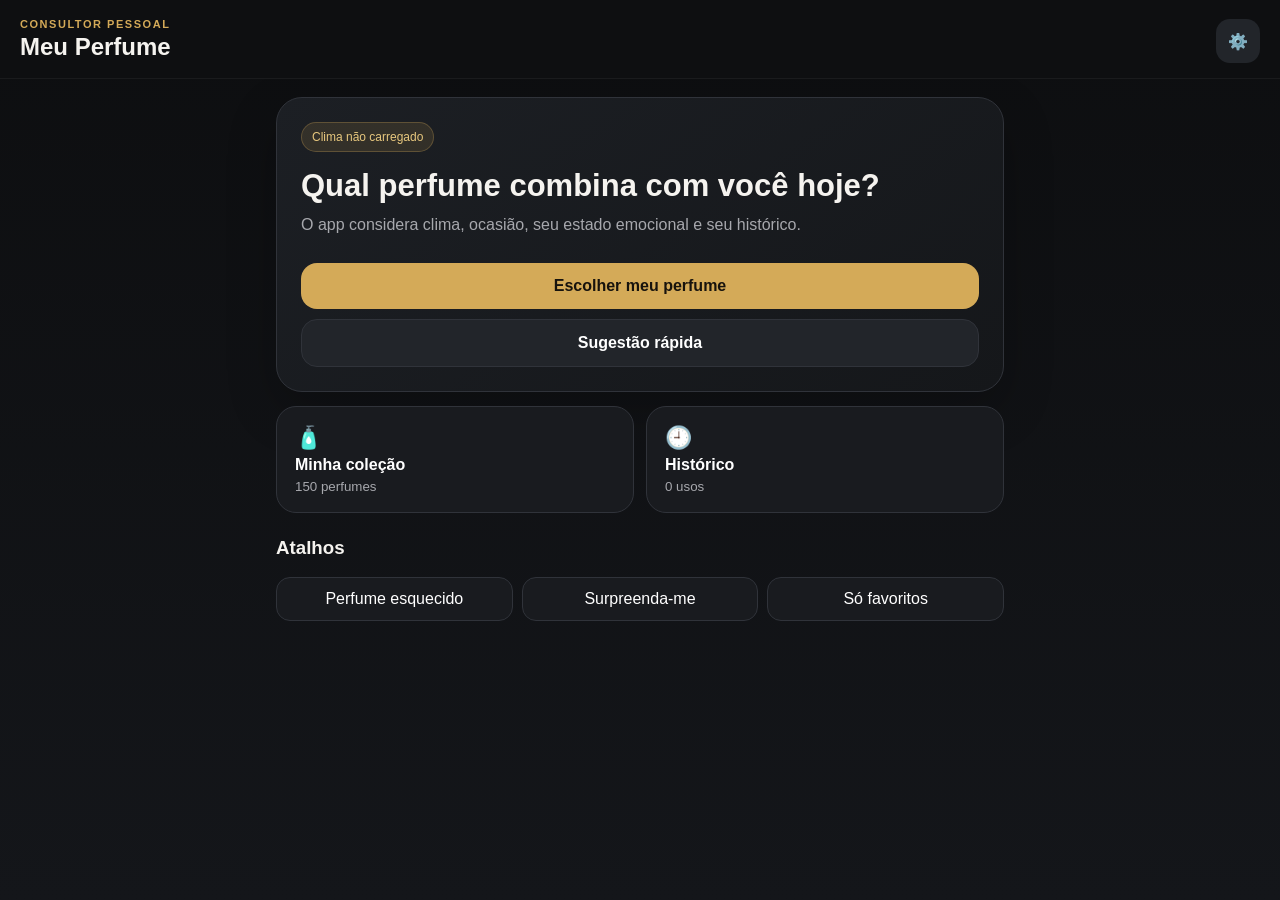
==== index.html @ 3a433374 "Adicionar aplicativo" ====
<!DOCTYPE html>
<html lang="pt-BR">
<head>
  <meta charset="UTF-8" />
  <meta name="viewport" content="width=device-width, initial-scale=1, viewport-fit=cover" />
  <meta name="theme-color" content="#121212" />
  <meta name="apple-mobile-web-app-capable" content="yes" />
  <meta name="apple-mobile-web-app-status-bar-style" content="black-translucent" />
  <meta name="apple-mobile-web-app-title" content="Meu Perfume" />
  <link rel="manifest" href="manifest.json" />
  <link rel="apple-touch-icon" href="icon.svg" />
  <link rel="stylesheet" href="styles.css" />
  <title>Meu Perfume</title>
</head>
<body>
  <header class="topbar">
    <div>
      <div class="eyebrow">CONSULTOR PESSOAL</div>
      <h1>Meu Perfume</h1>
    </div>
    <button class="icon-btn" id="settingsBtn" aria-label="Configurações">⚙️</button>
  </header>

  <main id="app">
    <section id="homeView" class="view active">
      <div class="hero-card">
        <div>
          <span class="pill" id="weatherPill">Clima não carregado</span>
          <h2>Qual perfume combina com você hoje?</h2>
          <p>O app considera clima, ocasião, seu estado emocional e seu histórico.</p>
        </div>
        <button class="primary" id="startBtn">Escolher meu perfume</button>
        <button class="secondary" id="quickBtn">Sugestão rápida</button>
      </div>

      <div class="grid two">
        <button class="menu-card" data-view="collectionView">
          <span>🧴</span><strong>Minha coleção</strong><small id="collectionCount"></small>
        </button>
        <button class="menu-card" data-view="historyView">
          <span>🕘</span><strong>Histórico</strong><small id="historyCount"></small>
        </button>
      </div>

      <div class="section-title"><h3>Atalhos</h3></div>
      <div class="quick-actions">
        <button id="forgottenBtn">Perfume esquecido</button>
        <button id="surpriseBtn">Surpreenda-me</button>
        <button id="favoritesBtn">Só favoritos</button>
      </div>
    </section>

    <section id="quizView" class="view">
      <div class="progress"><div id="progressBar"></div></div>
      <div class="quiz-card">
        <button class="back-link" id="quizBack">← Voltar</button>
        <div class="step-label" id="stepLabel"></div>
        <h2 id="questionTitle"></h2>
        <p id="questionHelp"></p>
        <div id="options" class="options"></div>
        <div class="quiz-actions">
          <button class="secondary" id="prevBtn">Anterior</button>
          <button class="primary" id="nextBtn">Continuar</button>
        </div>
      </div>
    </section>

    <section id="resultView" class="view">
      <button class="back-link" data-view="homeView">← Início</button>
      <div class="result-head">
        <span class="pill">RECOMENDAÇÃO</span>
        <h2>Seu perfume para agora</h2>
      </div>
      <div id="mainResult"></div>
      <h3>Outras boas opções</h3>
      <div id="alternatives" class="alternatives"></div>
      <div class="result-actions">
        <button class="primary" id="wearBtn">Vou usar este</button>
        <button class="secondary" id="anotherBtn">Quero outra sugestão</button>
        <button class="ghost" id="restartBtn">Refazer perguntas</button>
      </div>
    </section>

    <section id="collectionView" class="view">
      <button class="back-link" data-view="homeView">← Início</button>
      <div class="section-title"><h2>Minha coleção</h2><button class="small-btn" id="addPerfumeBtn">+ Adicionar</button></div>
      <input class="search" id="searchInput" placeholder="Buscar perfume..." />
      <div class="filters">
        <button class="filter active" data-filter="all">Todos</button>
        <button class="filter" data-filter="favorite">Favoritos</button>
        <button class="filter" data-filter="active">Ativos</button>
        <button class="filter" data-filter="hidden">Ocultos</button>
      </div>
      <div id="collectionList" class="list"></div>
    </section>

    <section id="historyView" class="view">
      <button class="back-link" data-view="homeView">← Início</button>
      <div class="section-title"><h2>Histórico</h2><button class="small-btn danger" id="clearHistoryBtn">Limpar</button></div>
      <div id="historyList" class="list"></div>
    </section>
  </main>

  <dialog id="perfumeDialog">
    <form method="dialog" id="perfumeForm">
      <h3 id="dialogTitle">Editar perfume</h3>
      <input type="hidden" id="perfumeId" />
      <label>Nome<input id="perfumeName" required /></label>
      <label>Família principal
        <select id="perfumeFamily">
          <option value="fresco">Fresco</option><option value="citrico">Cítrico</option>
          <option value="aquatico">Aquático</option><option value="aromatico">Aromático</option>
          <option value="amadeirado">Amadeirado</option><option value="especiado">Especiado</option>
          <option value="doce">Doce</option><option value="gourmand">Gourmand</option>
          <option value="couro">Couro</option><option value="tabaco">Tabaco</option>
          <option value="vetiver">Vetiver</option><option value="ambarado">Âmbar</option>
        </select>
      </label>
      <label>Intensidade
        <select id="perfumeIntensity"><option value="1">Discreta</option><option value="2">Moderada</option><option value="3">Marcante</option><option value="4">Muito marcante</option></select>
      </label>
      <label><input type="checkbox" id="perfumeFavorite" /> Favorito</label>
      <label><input type="checkbox" id="perfumeActive" /> Participar das recomendações</label>
      <menu><button value="cancel" class="secondary">Cancelar</button><button value="default" class="primary" id="savePerfumeBtn">Salvar</button></menu>
    </form>
  </dialog>

  <script src="app.js"></script>
</body>
</html>
---- styles.css ----
:root{--bg:#0f1012;--card:#191b1f;--card2:#22252a;--text:#f5f3ef;--muted:#a7a8ad;--accent:#d4aa58;--danger:#ef6a6a;--line:#30333a}
*{box-sizing:border-box}body{margin:0;background:linear-gradient(180deg,#0d0e10,#14161a);color:var(--text);font-family:-apple-system,BlinkMacSystemFont,"SF Pro Display","Segoe UI",sans-serif;min-height:100vh}button,input,select{font:inherit}.topbar{padding:calc(18px + env(safe-area-inset-top)) 20px 14px;display:flex;justify-content:space-between;align-items:center;position:sticky;top:0;background:rgba(15,16,18,.9);backdrop-filter:blur(16px);z-index:10;border-bottom:1px solid rgba(255,255,255,.05)}h1,h2,h3,p{margin-top:0}.topbar h1{font-size:24px;margin:3px 0}.eyebrow,.step-label{font-size:11px;letter-spacing:.14em;color:var(--accent);font-weight:700}.icon-btn{border:0;background:var(--card2);color:white;border-radius:14px;width:44px;height:44px}main{max-width:760px;margin:auto;padding:18px 16px calc(42px + env(safe-area-inset-bottom))}.view{display:none}.view.active{display:block}.hero-card,.quiz-card,.result-card{background:linear-gradient(145deg,#1c1f24,#15171a);border:1px solid var(--line);border-radius:26px;padding:24px;box-shadow:0 18px 50px rgba(0,0,0,.22)}.hero-card h2{font-size:31px;line-height:1.05;margin:18px 0 10px}.hero-card p{color:var(--muted);line-height:1.5}.pill{display:inline-flex;background:rgba(212,170,88,.13);color:#e7c77e;border:1px solid rgba(212,170,88,.28);border-radius:999px;padding:7px 10px;font-size:12px}.primary,.secondary,.ghost{width:100%;border-radius:16px;padding:14px 16px;margin-top:10px;font-weight:700}.primary{background:var(--accent);color:#17130d;border:0}.secondary{background:var(--card2);color:white;border:1px solid var(--line)}.ghost{background:transparent;color:var(--muted);border:0}.grid.two{display:grid;grid-template-columns:1fr 1fr;gap:12px;margin:14px 0}.menu-card{display:flex;flex-direction:column;gap:5px;text-align:left;padding:18px;border-radius:20px;border:1px solid var(--line);background:var(--card);color:white}.menu-card span{font-size:22px}.menu-card small{color:var(--muted)}.section-title{display:flex;align-items:center;justify-content:space-between;margin-top:24px}.quick-actions{display:grid;grid-template-columns:1fr;gap:9px}.quick-actions button,.filter,.small-btn{background:var(--card);border:1px solid var(--line);color:white;border-radius:14px;padding:12px}.progress{height:5px;background:var(--line);border-radius:99px;overflow:hidden;margin-bottom:15px}.progress div{height:100%;background:var(--accent);transition:.25s}.back-link{background:none;border:0;color:var(--muted);padding:6px 0 16px}.quiz-card h2{font-size:28px}.quiz-card p{color:var(--muted)}.options{display:grid;gap:10px;margin:20px 0}.option{border:1px solid var(--line);background:var(--card2);color:white;padding:15px;border-radius:16px;text-align:left}.option.selected{border-color:var(--accent);box-shadow:0 0 0 1px var(--accent) inset;background:rgba(212,170,88,.09)}.quiz-actions{display:grid;grid-template-columns:1fr 1.4fr;gap:10px}.result-head{margin:12px 0 16px}.result-card h2{font-size:27px;margin-bottom:8px}.result-card .reason{color:var(--muted);line-height:1.5}.score-row{display:flex;gap:8px;flex-wrap:wrap;margin:14px 0}.score-chip{background:var(--card2);border-radius:999px;padding:7px 9px;font-size:12px;color:#d8d8da}.alternatives{display:grid;gap:10px}.alternative{padding:15px;border:1px solid var(--line);border-radius:17px;background:var(--card)}.alternative strong{display:block;margin-bottom:5px}.alternative small{color:var(--muted)}.search{width:100%;background:var(--card);color:white;border:1px solid var(--line);padding:14px;border-radius:15px;margin:10px 0}.filters{display:flex;gap:7px;overflow:auto;padding-bottom:8px}.filter{white-space:nowrap;padding:9px 12px}.filter.active{border-color:var(--accent);color:#e7c77e}.list{display:grid;gap:10px;margin-top:12px}.list-item{background:var(--card);border:1px solid var(--line);border-radius:17px;padding:14px;display:flex;justify-content:space-between;gap:10px;align-items:center}.list-item .meta{color:var(--muted);font-size:12px;margin-top:4px}.list-actions{display:flex;gap:6px}.mini{background:var(--card2);border:1px solid var(--line);color:white;border-radius:11px;padding:8px}.danger{color:var(--danger)!important}dialog{border:1px solid var(--line);border-radius:22px;background:#191b1f;color:white;width:min(92vw,500px)}dialog::backdrop{background:rgba(0,0,0,.65)}dialog form{display:grid;gap:13px}dialog label{display:grid;gap:6px;color:var(--muted)}dialog input,dialog select{background:#101216;color:white;border:1px solid var(--line);border-radius:12px;padding:12px}dialog menu{display:grid;grid-template-columns:1fr 1fr;gap:8px;padding:0;margin:6px 0 0}.empty{padding:30px;text-align:center;color:var(--muted)}@media(min-width:620px){.quick-actions{grid-template-columns:repeat(3,1fr)}}
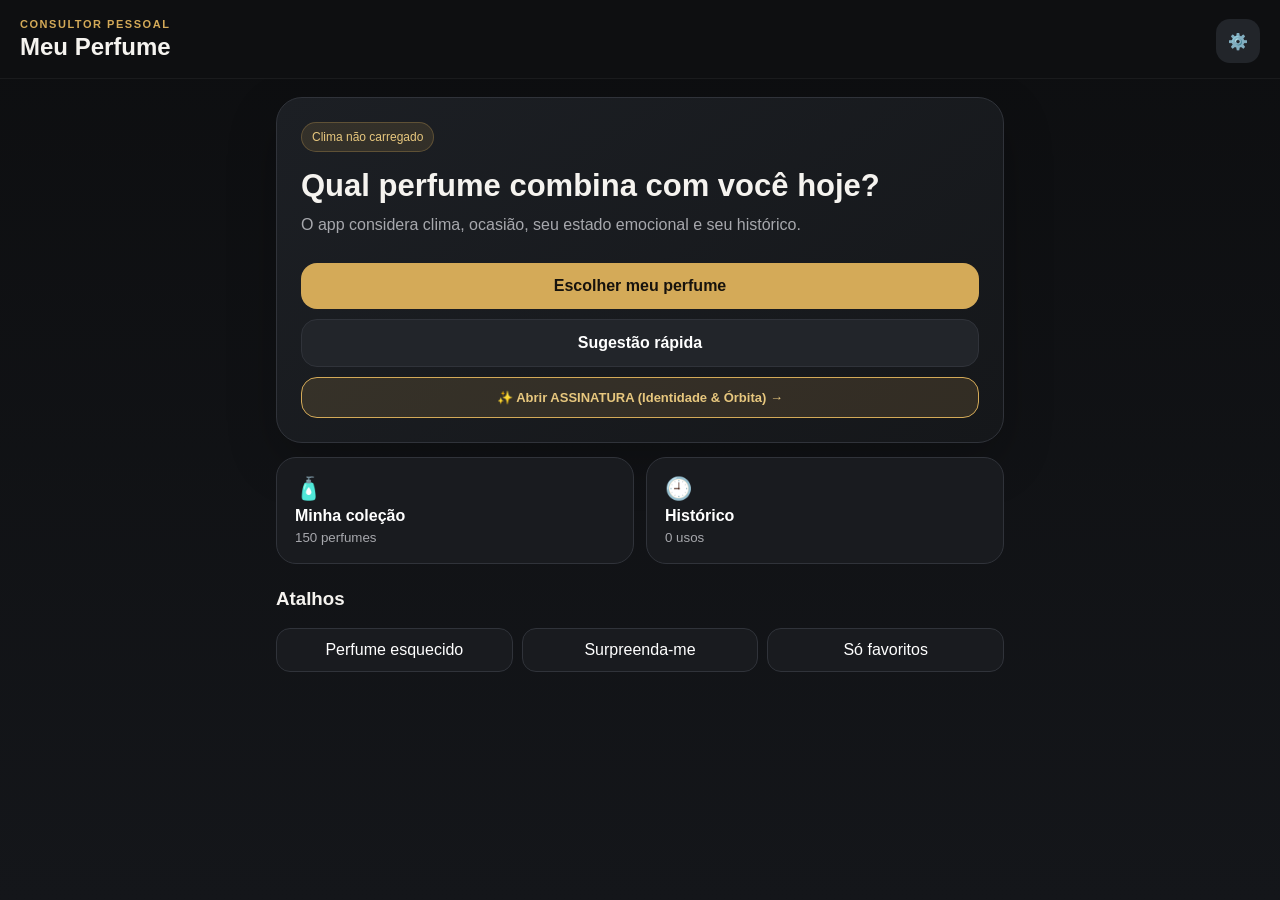
==== commit ac3c4903: "ASSINATURA 5: Base factual de 141 perfumes, integracao online Scento, orbita de alivio e gestao comp" ====
--- a/index.html
+++ b/index.html
@@ -31,6 +31,7 @@
         </div>
         <button class="primary" id="startBtn">Escolher meu perfume</button>
         <button class="secondary" id="quickBtn">Sugestão rápida</button>
+        <a href="./assinatura/" style="display:flex;align-items:center;justify-content:center;gap:8px;background:rgba(212,170,88,.15);border:1px solid var(--accent);color:#e7c77e;border-radius:16px;padding:12px;margin-top:10px;font-weight:700;font-size:13px;text-decoration:none">✨ Abrir ASSINATURA (Identidade &amp; Órbita) →</a>
       </div>
 
       <div class="grid two">
